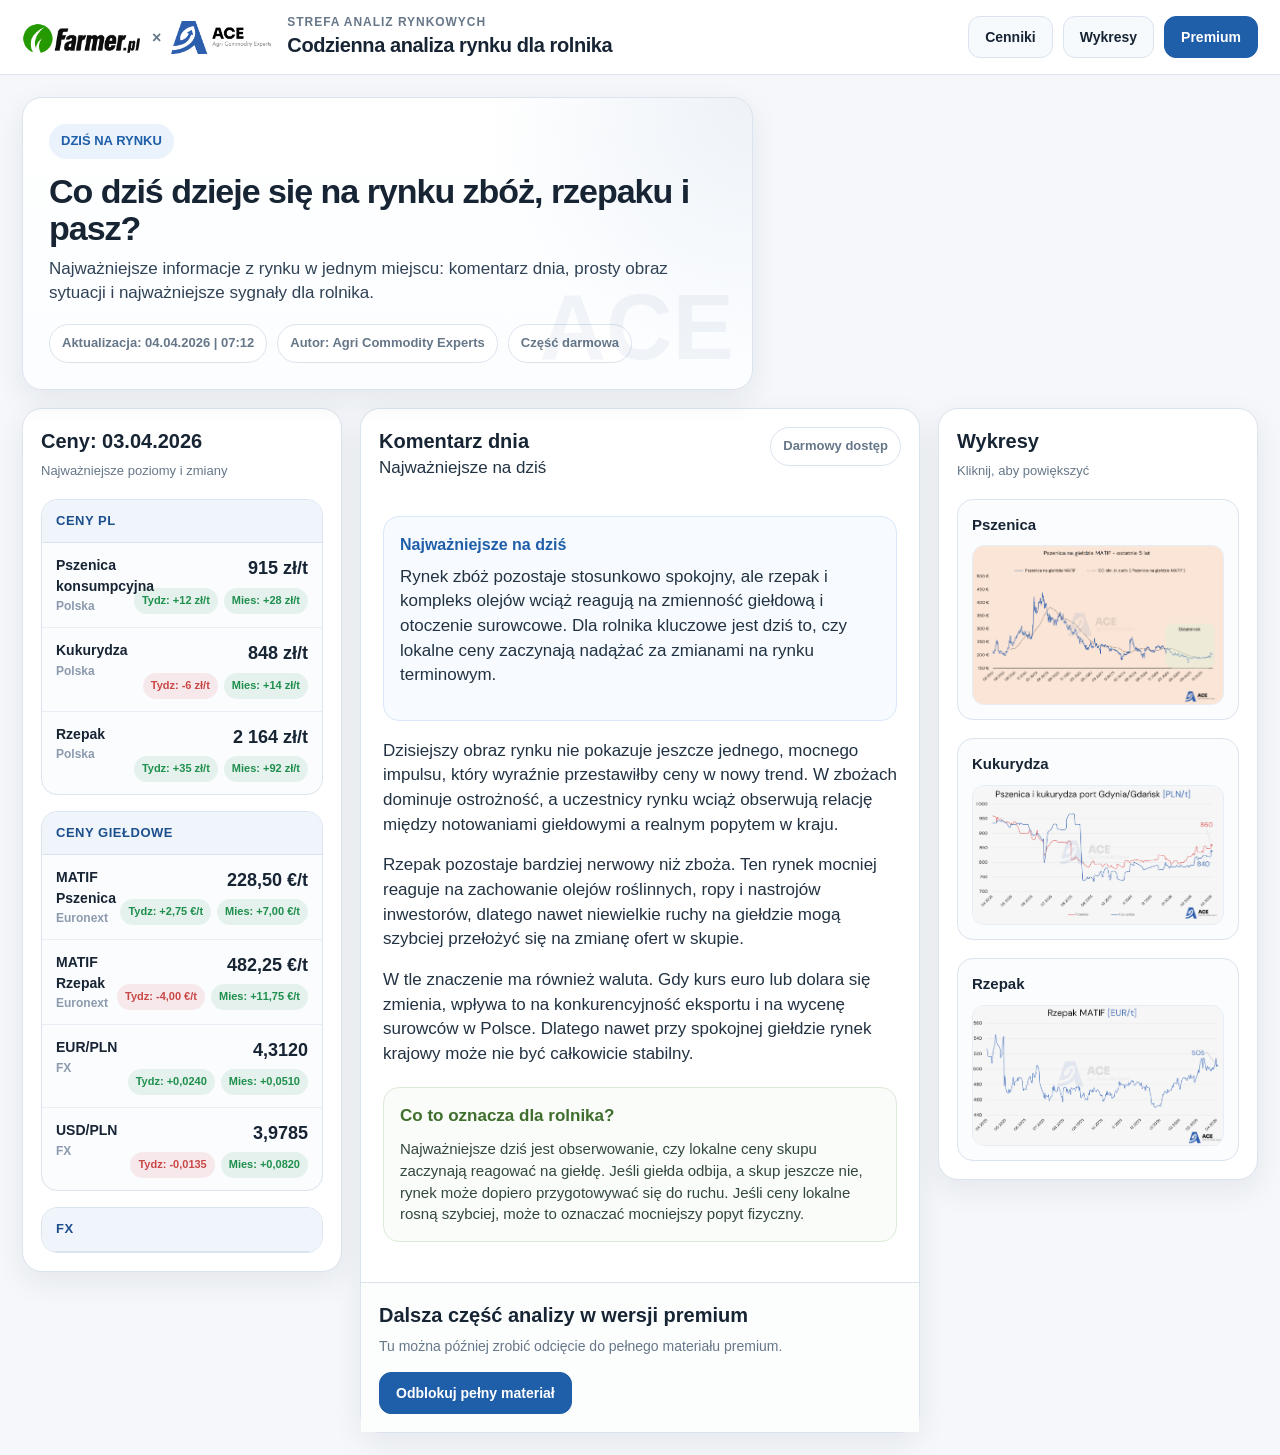
==== cenniki.html @ 293b11c0 "Create cenniki.html" ====
<!doctype html>
<html lang="pl">
<head>
  <meta charset="utf-8" />
  <meta name="viewport" content="width=device-width,initial-scale=1" />
  <title>Analizy ACE | farmer.pl</title>
  <meta name="description" content="Codzienna analiza rynku dla rolników i hodowców. Komentarz dnia, ceny i wykresy od ACE." />
  <link rel="stylesheet" href="assets/css/style.css" />
</head>
<body>
  <header class="topbar">
    <div class="topbar-inner">
      <div class="brand">
        <div class="brand-logos">
          <img src="assets/img/logo-farmer.png" alt="farmer.pl" class="logo farmer-logo">
          <span class="brand-x">×</span>
          <img src="assets/img/logo-ace.png" alt="ACE" class="logo ace-logo">
        </div>
        <div class="brand-copy">
          <div class="eyebrow">Strefa analiz rynkowych</div>
          <div class="title">Codzienna analiza rynku dla rolnika</div>
        </div>
      </div>

      <div class="top-actions">
        <a class="btn btn-soft" href="cenniki.html">Cenniki</a>
        <a class="btn btn-soft" href="wykresy.html">Wykresy</a>
        <a class="btn btn-primary" href="#">Premium</a>
      </div>
    </div>
  </header>

  <main class="wrap">

    <section class="hero hero-full">
      <div class="hero-main">
        <div class="hero-kicker">DZIŚ NA RYNKU</div>
        <h1 class="hero-title" id="heroTitle">Co dziś dzieje się na rynku zbóż, rzepaku i pasz?</h1>
        <p class="hero-lead" id="heroLead">Najważniejsze informacje z rynku w jednym miejscu.</p>

        <div class="hero-meta">
          <div class="meta-pill" id="metaDate">Aktualizacja: --</div>
          <div class="meta-pill">Autor: Agri Commodity Experts</div>
          <div class="meta-pill">Część darmowa</div>
        </div>
      </div>
    </section>

    <section class="layout">

      <aside class="left-col section-stack">
        <div class="panel">
          <div class="panel-head">
            <div>
              <h2 class="panel-title" id="pricesDateTitle">Ceny: --</h2>
              <p class="panel-sub">Najważniejsze poziomy i zmiany</p>
            </div>
          </div>
          <div class="panel-body">
            <div class="quote-section">
              <div class="quote-section-title">Ceny PL</div>
              <div class="quote-table" id="polandList"></div>
            </div>

            <div class="quote-section">
              <div class="quote-section-title">Ceny giełdowe</div>
              <div class="quote-table" id="globalList"></div>
            </div>

            <div class="quote-section">
              <div class="quote-section-title">FX</div>
              <div class="quote-table" id="fxList"></div>
            </div>
          </div>
        </div>
      </aside>

      <section class="center-col">
        <article class="panel article">
          <div class="panel-head">
            <div>
              <h2 class="panel-title">Komentarz dnia</h2>
              <p class="panel-sub">Najważniejsze na dziś</p>
            </div>
            <div class="meta-pill">Darmowy dostęp</div>
          </div>

          <div class="article-body">
            <div class="article-leadbox">
              <h3 id="introTitle">Najważniejsze na dziś</h3>
              <p id="introText"></p>
            </div>

            <div id="mainComment"></div>

            <div class="what-means">
              <h3>Co to oznacza dla rolnika?</h3>
              <p id="farmerConclusion"></p>
            </div>
          </div>

          <div class="footer-premium">
            <div>
              <h3>Dalsza część analizy w wersji premium</h3>
              <p>Tu można później zrobić odcięcie do pełnego materiału premium.</p>
            </div>
            <a href="#" class="btn btn-primary">Odblokuj pełny materiał</a>
          </div>
        </article>
      </section>

      <aside class="right-col section-stack">
        <div class="panel">
          <div class="panel-head">
            <div>
              <h2 class="panel-title">Wykresy</h2>
              <p class="panel-sub">Kliknij, aby powiększyć</p>
            </div>
          </div>

          <div class="panel-body section-stack">
            <div class="chart-card">
              <h3 class="chart-title">Pszenica</h3>
              <button type="button" class="chart-open" data-title="Pszenica" data-src="assets/charts/pszenica.png">
                <img src="assets/charts/pszenica.png" alt="Wykres pszenicy" class="chart-image">
              </button>
            </div>

            <div class="chart-card">
              <h3 class="chart-title">Kukurydza</h3>
              <button type="button" class="chart-open" data-title="Kukurydza" data-src="assets/charts/kukurydza.png">
                <img src="assets/charts/kukurydza.png" alt="Wykres kukurydzy" class="chart-image">
              </button>
            </div>

            <div class="chart-card">
              <h3 class="chart-title">Rzepak</h3>
              <button type="button" class="chart-open" data-title="Rzepak" data-src="assets/charts/rzepak.png">
                <img src="assets/charts/rzepak.png" alt="Wykres rzepaku" class="chart-image">
              </button>
            </div>
          </div>
        </div>
      </aside>

    </section>
  </main>

  <div class="lightbox" id="lightbox" aria-hidden="true">
    <div class="lightbox-backdrop" id="lightboxBackdrop"></div>
    <div class="lightbox-dialog" role="dialog" aria-modal="true" aria-labelledby="lightboxTitle">
      <div class="lightbox-top">
        <h3 id="lightboxTitle">Wykres</h3>
        <button type="button" class="lightbox-close" id="lightboxClose" aria-label="Zamknij">×</button>
      </div>
      <div class="lightbox-body">
        <img id="lightboxImage" src="" alt="Powiększony wykres">
      </div>
    </div>
  </div>

  <script src="data/komentarz.js"></script>
  <script src="data/ceny.js"></script>
  <script src="js/app.js"></script>
</body>
</html>
---- assets/css/style.css ----
:root{
  --bg:#f5f7fa;
  --panel:#ffffff;
  --panel-2:#fbfcfe;
  --line:#dbe3ee;
  --text:#172433;
  --muted:#667789;
  --muted-2:#8b9aad;
  --green:#1f8f4e;
  --red:#c94747;
  --blue:#1f5ea8;
  --blue-2:#eaf2fc;
  --gold:#d89a1d;
  --gold-2:#fff6df;
  --shadow:0 10px 30px rgba(20,40,70,.08);
  --max:1360px;
}

*{box-sizing:border-box}
html,body{margin:0;padding:0}
body{
  font-family:Inter,Arial,Helvetica,sans-serif;
  background:var(--bg);
  color:var(--text);
  line-height:1.45;
}
a{color:inherit;text-decoration:none}
img{max-width:100%;display:block}

.topbar{
  background:#fff;
  border-bottom:1px solid var(--line);
  position:sticky;
  top:0;
  z-index:20;
}
.topbar-inner{
  max-width:var(--max);
  margin:0 auto;
  padding:14px 22px;
  display:flex;
  align-items:center;
  justify-content:space-between;
  gap:18px;
}
.brand{
  display:flex;
  align-items:center;
  gap:16px;
  min-width:0;
}
.brand-logos{
  display:flex;
  align-items:center;
  gap:10px;
}
.logo{
  height:34px;
  width:auto;
  object-fit:contain;
}
.farmer-logo{max-width:120px}
.ace-logo{max-width:100px}
.brand-x{
  color:var(--muted);
  font-weight:800;
}
.brand-copy .eyebrow{
  font-size:12px;
  color:var(--muted);
  text-transform:uppercase;
  letter-spacing:.08em;
  font-weight:700;
}
.brand-copy .title{
  font-size:20px;
  font-weight:800;
  letter-spacing:-.02em;
}
.top-actions{
  display:flex;
  align-items:center;
  gap:10px;
  flex-wrap:wrap;
}
.btn{
  display:inline-flex;
  align-items:center;
  justify-content:center;
  gap:8px;
  height:42px;
  padding:0 16px;
  border-radius:12px;
  border:1px solid var(--line);
  background:#fff;
  color:var(--text);
  font-weight:700;
  font-size:14px;
}
.btn-primary{
  background:var(--blue);
  color:#fff;
  border-color:var(--blue);
}
.btn-soft{
  background:#f7fafd;
}

.wrap{
  max-width:var(--max);
  margin:0 auto;
  padding:22px;
}

.hero{
  display:grid;
  grid-template-columns:1.2fr .8fr;
  gap:18px;
  margin-bottom:18px;
}
.hero-main,.hero-side,.panel{
  background:var(--panel);
  border:1px solid var(--line);
  border-radius:20px;
  box-shadow:var(--shadow);
}
.hero-main{
  padding:26px;
  position:relative;
  overflow:hidden;
  background:
    radial-gradient(circle at top right, rgba(31,94,168,.08), transparent 34%),
    linear-gradient(180deg,#fff 0%, #fbfdff 100%);
}
.hero-main::after{
  content:"ACE";
  position:absolute;
  right:18px;
  bottom:-6px;
  font-size:92px;
  font-weight:900;
  color:rgba(23,59,113,.05);
  pointer-events:none;
}
.hero-kicker{
  display:inline-flex;
  align-items:center;
  gap:8px;
  padding:8px 12px;
  border-radius:999px;
  background:var(--blue-2);
  color:var(--blue);
  font-size:13px;
  font-weight:800;
  margin-bottom:14px;
}
.hero-title{
  margin:0 0 10px;
  font-size:34px;
  line-height:1.08;
  letter-spacing:-.03em;
}
.hero-lead{
  margin:0;
  font-size:17px;
  color:#304255;
}
.hero-meta{
  margin-top:18px;
  display:flex;
  flex-wrap:wrap;
  gap:10px;
}
.meta-pill{
  display:inline-flex;
  align-items:center;
  gap:8px;
  padding:9px 12px;
  border:1px solid var(--line);
  border-radius:999px;
  background:#fff;
  font-size:13px;
  color:var(--muted);
  font-weight:700;
}
.hero-side{
  padding:22px;
  display:flex;
  flex-direction:column;
  justify-content:space-between;
  gap:16px;
}
.side-title{
  margin:0;
  font-size:18px;
  font-weight:800;
}
.side-copy{
  margin:0;
  color:var(--muted);
  font-size:14px;
}
.premium-box{
  padding:16px;
  border-radius:16px;
  background:linear-gradient(180deg,#fffaf0 0%, #fff 100%);
  border:1px solid #f1dfb4;
}
.premium-box .label{
  display:inline-block;
  padding:6px 10px;
  border-radius:999px;
  background:var(--gold-2);
  color:#976400;
  font-size:12px;
  font-weight:800;
  margin-bottom:10px;
  text-transform:uppercase;
}
.premium-box h3{
  margin:0 0 8px;
  font-size:19px;
}
.premium-box p{
  margin:0 0 14px;
  color:var(--muted);
  font-size:14px;
}

.layout{
  display:grid;
  grid-template-columns:320px minmax(0,1fr) 320px;
  gap:18px;
  align-items:start;
}
.panel-head{
  padding:18px 18px 0;
  display:flex;
  align-items:flex-start;
  justify-content:space-between;
  gap:12px;
}
.panel-title{
  margin:0;
  font-size:20px;
  font-weight:800;
}
.panel-sub{
  margin:6px 0 0;
  color:var(--muted);
  font-size:13px;
}
.panel-body{
  padding:18px;
}
.section-stack{
  display:grid;
  gap:18px;
}

/* LEWA KOLUMNA - TABELKI */
.quote-section{
  border:1px solid var(--line);
  border-radius:16px;
  overflow:hidden;
  background:var(--panel-2);
}
.quote-section + .quote-section{
  margin-top:16px;
}
.quote-section-title{
  padding:12px 14px;
  background:#eff5fb;
  color:#1d4f8d;
  font-size:13px;
  font-weight:800;
  text-transform:uppercase;
  letter-spacing:.04em;
  border-bottom:1px solid var(--line);
}
.quote-table{
  display:grid;
}
.quote-row{
  display:grid;
  grid-template-columns:minmax(0,1fr) auto;
  gap:14px;
  padding:12px 14px;
  border-bottom:1px solid #e7eef6;
}
.quote-row:last-child{
  border-bottom:none;
}
.quote-left{
  min-width:0;
}
.quote-name{
  font-size:14px;
  font-weight:800;
  color:var(--text);
}
.quote-market{
  font-size:12px;
  color:var(--muted-2);
  font-weight:700;
  margin-top:2px;
}
.quote-right{
  text-align:right;
  white-space:nowrap;
}
.quote-value{
  font-size:18px;
  font-weight:900;
  color:var(--text);
}
.quote-changes{
  margin-top:6px;
  display:flex;
  justify-content:flex-end;
  gap:6px;
  flex-wrap:wrap;
}
.chg{
  font-size:11px;
  font-weight:800;
  padding:5px 8px;
  border-radius:999px;
  white-space:nowrap;
}
.up{background:rgba(31,143,78,.1);color:var(--green)}
.down{background:rgba(201,71,71,.1);color:var(--red)}
.flat{background:#eef2f7;color:#5f6f80}

/* ŚRODEK */
.article-body{
  padding:20px 22px 22px;
}
.article-leadbox{
  background:#f7fbff;
  border:1px solid #d9e8fa;
  border-radius:16px;
  padding:16px;
  margin-bottom:18px;
}
.article-leadbox h3{
  margin:0 0 8px;
  font-size:16px;
  color:var(--blue);
}
.article-leadbox p{
  margin:0;
  color:#395067;
  font-size:15px;
}
.article p{
  margin:0 0 16px;
  font-size:17px;
  color:#223242;
}
.what-means{
  margin-top:20px;
  padding:16px;
  background:#f9fcf8;
  border:1px solid #dcebd8;
  border-radius:16px;
}
.what-means h3{
  margin:0 0 10px;
  font-size:17px;
  color:#3f6e2d;
}
.what-means p{
  margin:0;
  font-size:15px;
  color:#33483d;
}
.footer-premium{
  margin-top:18px;
  padding:18px;
  border-top:1px solid var(--line);
  background:#fcfdfd;
  display:flex;
  align-items:center;
  justify-content:space-between;
  gap:16px;
  flex-wrap:wrap;
}
.footer-premium h3{
  margin:0 0 6px;
  font-size:20px;
}
.footer-premium p{
  margin:0;
  color:var(--muted);
  font-size:14px;
  max-width:760px;
}

/* PRAWA KOLUMNA */
.chart-card{
  border:1px solid var(--line);
  border-radius:16px;
  padding:14px;
  background:var(--panel-2);
}
.chart-title{
  margin:0 0 10px;
  font-size:15px;
  font-weight:800;
}
.chart-open{
  display:block;
  width:100%;
  padding:0;
  border:none;
  background:transparent;
  cursor:pointer;
}
.chart-image{
  width:100%;
  border-radius:12px;
  border:1px solid #e6edf5;
  background:#fff;
  transition:transform .18s ease, box-shadow .18s ease;
}
.chart-open:hover .chart-image{
  transform:scale(1.01);
  box-shadow:0 10px 24px rgba(20,40,70,.12);
}

/* LIGHTBOX */
.lightbox{
  position:fixed;
  inset:0;
  display:none;
  z-index:9999;
}
.lightbox.is-open{
  display:block;
}
.lightbox-backdrop{
  position:absolute;
  inset:0;
  background:rgba(7,16,28,.78);
  backdrop-filter:blur(2px);
}
.lightbox-dialog{
  position:relative;
  z-index:2;
  width:min(96vw, 1500px);
  height:min(92vh, 980px);
  margin:2vh auto;
  background:#fff;
  border-radius:18px;
  box-shadow:0 25px 60px rgba(0,0,0,.35);
  display:flex;
  flex-direction:column;
  overflow:hidden;
}
.lightbox-top{
  display:flex;
  align-items:center;
  justify-content:space-between;
  gap:16px;
  padding:14px 18px;
  border-bottom:1px solid var(--line);
  background:#fbfcfe;
}
.lightbox-top h3{
  margin:0;
  font-size:18px;
  font-weight:800;
}
.lightbox-close{
  width:42px;
  height:42px;
  border-radius:12px;
  border:1px solid var(--line);
  background:#fff;
  font-size:28px;
  line-height:1;
  cursor:pointer;
}
.lightbox-body{
  flex:1;
  display:flex;
  align-items:center;
  justify-content:center;
  background:#f6f8fb;
  padding:18px;
}
.lightbox-body img{
  max-width:100%;
  max-height:100%;
  object-fit:contain;
  border-radius:12px;
  background:#fff;
}

@media (max-width:1180px){
  .layout{grid-template-columns:320px minmax(0,1fr)}
  .right-col{grid-column:1 / -1}
}
@media (max-width:940px){
  .hero,.layout{grid-template-columns:1fr}
}
@media (max-width:640px){
  .wrap{padding:14px}
  .topbar-inner{padding:12px 14px}
  .hero-title{font-size:28px}
  .brand-copy .title{font-size:17px}
  .quote-row{
    grid-template-columns:1fr;
  }
  .quote-right{
    text-align:left;
  }
  .quote-changes{
    justify-content:flex-start;
  }
  .lightbox-dialog{
    width:96vw;
    height:92vh;
    margin:4vh auto;
  }
}
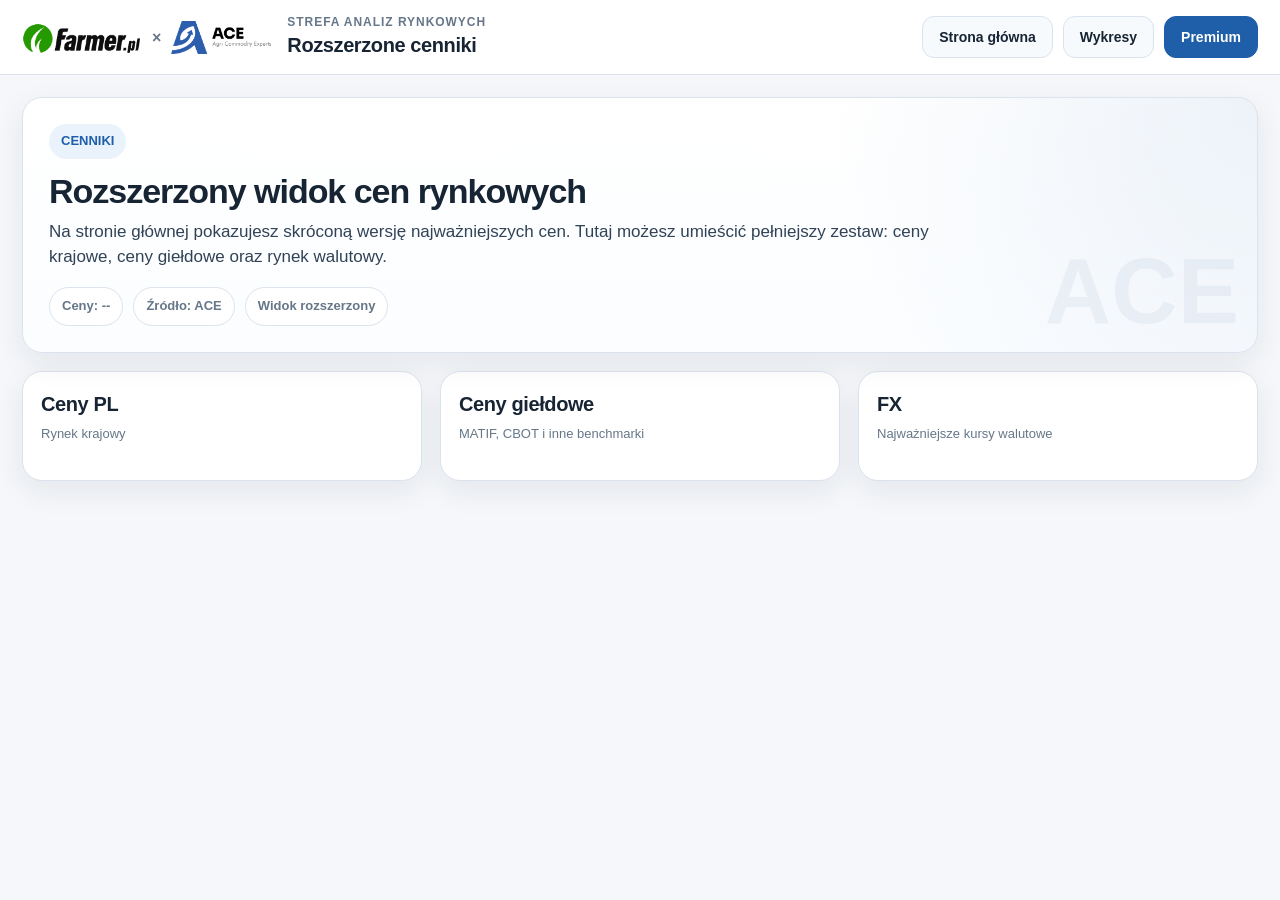
==== commit 5e3074ac: "Update cenniki.html" ====
--- a/cenniki.html
+++ b/cenniki.html
@@ -3,11 +3,12 @@
 <head>
   <meta charset="utf-8" />
   <meta name="viewport" content="width=device-width,initial-scale=1" />
-  <title>Analizy ACE | farmer.pl</title>
-  <meta name="description" content="Codzienna analiza rynku dla rolników i hodowców. Komentarz dnia, ceny i wykresy od ACE." />
+  <title>Cenniki | Analizy ACE</title>
+  <meta name="description" content="Rozszerzone cenniki rynkowe od ACE dla użytkowników farmer.pl." />
   <link rel="stylesheet" href="assets/css/style.css" />
 </head>
 <body>
+
   <header class="topbar">
     <div class="topbar-inner">
       <div class="brand">
@@ -18,12 +19,12 @@
         </div>
         <div class="brand-copy">
           <div class="eyebrow">Strefa analiz rynkowych</div>
-          <div class="title">Codzienna analiza rynku dla rolnika</div>
+          <div class="title">Rozszerzone cenniki</div>
         </div>
       </div>
 
       <div class="top-actions">
-        <a class="btn btn-soft" href="cenniki.html">Cenniki</a>
+        <a class="btn btn-soft" href="index.html">Strona główna</a>
         <a class="btn btn-soft" href="wykresy.html">Wykresy</a>
         <a class="btn btn-primary" href="#">Premium</a>
       </div>
@@ -34,133 +35,62 @@
 
     <section class="hero hero-full">
       <div class="hero-main">
-        <div class="hero-kicker">DZIŚ NA RYNKU</div>
-        <h1 class="hero-title" id="heroTitle">Co dziś dzieje się na rynku zbóż, rzepaku i pasz?</h1>
-        <p class="hero-lead" id="heroLead">Najważniejsze informacje z rynku w jednym miejscu.</p>
+        <div class="hero-kicker">CENNIKI</div>
+        <h1 class="hero-title">Rozszerzony widok cen rynkowych</h1>
+        <p class="hero-lead">
+          Na stronie głównej pokazujesz skróconą wersję najważniejszych cen. Tutaj możesz umieścić pełniejszy zestaw:
+          ceny krajowe, ceny giełdowe oraz rynek walutowy.
+        </p>
 
         <div class="hero-meta">
-          <div class="meta-pill" id="metaDate">Aktualizacja: --</div>
-          <div class="meta-pill">Autor: Agri Commodity Experts</div>
-          <div class="meta-pill">Część darmowa</div>
+          <div class="meta-pill" id="cennikiDateTitle">Ceny: --</div>
+          <div class="meta-pill">Źródło: ACE</div>
+          <div class="meta-pill">Widok rozszerzony</div>
         </div>
       </div>
     </section>
 
-    <section class="layout">
-
-      <aside class="left-col section-stack">
-        <div class="panel">
-          <div class="panel-head">
-            <div>
-              <h2 class="panel-title" id="pricesDateTitle">Ceny: --</h2>
-              <p class="panel-sub">Najważniejsze poziomy i zmiany</p>
-            </div>
-          </div>
-          <div class="panel-body">
-            <div class="quote-section">
-              <div class="quote-section-title">Ceny PL</div>
-              <div class="quote-table" id="polandList"></div>
-            </div>
-
-            <div class="quote-section">
-              <div class="quote-section-title">Ceny giełdowe</div>
-              <div class="quote-table" id="globalList"></div>
-            </div>
-
-            <div class="quote-section">
-              <div class="quote-section-title">FX</div>
-              <div class="quote-table" id="fxList"></div>
-            </div>
+    <section class="three-col-grid">
+      <div class="panel">
+        <div class="panel-head">
+          <div>
+            <h2 class="panel-title">Ceny PL</h2>
+            <p class="panel-sub">Rynek krajowy</p>
           </div>
         </div>
-      </aside>
+        <div class="panel-body">
+          <div class="quote-table" id="cennikiPoland"></div>
+        </div>
+      </div>
 
-      <section class="center-col">
-        <article class="panel article">
-          <div class="panel-head">
-            <div>
-              <h2 class="panel-title">Komentarz dnia</h2>
-              <p class="panel-sub">Najważniejsze na dziś</p>
-            </div>
-            <div class="meta-pill">Darmowy dostęp</div>
-          </div>
-
-          <div class="article-body">
-            <div class="article-leadbox">
-              <h3 id="introTitle">Najważniejsze na dziś</h3>
-              <p id="introText"></p>
-            </div>
-
-            <div id="mainComment"></div>
-
-            <div class="what-means">
-              <h3>Co to oznacza dla rolnika?</h3>
-              <p id="farmerConclusion"></p>
-            </div>
-          </div>
-
-          <div class="footer-premium">
-            <div>
-              <h3>Dalsza część analizy w wersji premium</h3>
-              <p>Tu można później zrobić odcięcie do pełnego materiału premium.</p>
-            </div>
-            <a href="#" class="btn btn-primary">Odblokuj pełny materiał</a>
-          </div>
-        </article>
-      </section>
-
-      <aside class="right-col section-stack">
-        <div class="panel">
-          <div class="panel-head">
-            <div>
-              <h2 class="panel-title">Wykresy</h2>
-              <p class="panel-sub">Kliknij, aby powiększyć</p>
-            </div>
-          </div>
-
-          <div class="panel-body section-stack">
-            <div class="chart-card">
-              <h3 class="chart-title">Pszenica</h3>
-              <button type="button" class="chart-open" data-title="Pszenica" data-src="assets/charts/pszenica.png">
-                <img src="assets/charts/pszenica.png" alt="Wykres pszenicy" class="chart-image">
-              </button>
-            </div>
-
-            <div class="chart-card">
-              <h3 class="chart-title">Kukurydza</h3>
-              <button type="button" class="chart-open" data-title="Kukurydza" data-src="assets/charts/kukurydza.png">
-                <img src="assets/charts/kukurydza.png" alt="Wykres kukurydzy" class="chart-image">
-              </button>
-            </div>
-
-            <div class="chart-card">
-              <h3 class="chart-title">Rzepak</h3>
-              <button type="button" class="chart-open" data-title="Rzepak" data-src="assets/charts/rzepak.png">
-                <img src="assets/charts/rzepak.png" alt="Wykres rzepaku" class="chart-image">
-              </button>
-            </div>
+      <div class="panel">
+        <div class="panel-head">
+          <div>
+            <h2 class="panel-title">Ceny giełdowe</h2>
+            <p class="panel-sub">MATIF, CBOT i inne benchmarki</p>
           </div>
         </div>
-      </aside>
+        <div class="panel-body">
+          <div class="quote-table" id="cennikiGlobal"></div>
+        </div>
+      </div>
 
+      <div class="panel">
+        <div class="panel-head">
+          <div>
+            <h2 class="panel-title">FX</h2>
+            <p class="panel-sub">Najważniejsze kursy walutowe</p>
+          </div>
+        </div>
+        <div class="panel-body">
+          <div class="quote-table" id="cennikiFx"></div>
+        </div>
+      </div>
     </section>
+
   </main>
 
-  <div class="lightbox" id="lightbox" aria-hidden="true">
-    <div class="lightbox-backdrop" id="lightboxBackdrop"></div>
-    <div class="lightbox-dialog" role="dialog" aria-modal="true" aria-labelledby="lightboxTitle">
-      <div class="lightbox-top">
-        <h3 id="lightboxTitle">Wykres</h3>
-        <button type="button" class="lightbox-close" id="lightboxClose" aria-label="Zamknij">×</button>
-      </div>
-      <div class="lightbox-body">
-        <img id="lightboxImage" src="" alt="Powiększony wykres">
-      </div>
-    </div>
-  </div>
-
-  <script src="data/komentarz.js"></script>
-  <script src="data/ceny.js"></script>
-  <script src="js/app.js"></script>
+  <script src="data/cenniki.js"></script>
+  <script src="js/cenniki.js"></script>
 </body>
 </html>
--- a/assets/css/style.css
+++ b/assets/css/style.css
@@ -18,15 +18,18 @@
 
 *{box-sizing:border-box}
 html,body{margin:0;padding:0}
+
 body{
   font-family:Inter,Arial,Helvetica,sans-serif;
   background:var(--bg);
   color:var(--text);
   line-height:1.45;
 }
+
 a{color:inherit;text-decoration:none}
 img{max-width:100%;display:block}
 
+/* TOPBAR */
 .topbar{
   background:#fff;
   border-bottom:1px solid var(--line);
@@ -34,6 +37,7 @@
   top:0;
   z-index:20;
 }
+
 .topbar-inner{
   max-width:var(--max);
   margin:0 auto;
@@ -43,28 +47,34 @@
   justify-content:space-between;
   gap:18px;
 }
+
 .brand{
   display:flex;
   align-items:center;
   gap:16px;
   min-width:0;
 }
+
 .brand-logos{
   display:flex;
   align-items:center;
   gap:10px;
 }
+
 .logo{
   height:34px;
   width:auto;
   object-fit:contain;
 }
+
 .farmer-logo{max-width:120px}
 .ace-logo{max-width:100px}
+
 .brand-x{
   color:var(--muted);
   font-weight:800;
 }
+
 .brand-copy .eyebrow{
   font-size:12px;
   color:var(--muted);
@@ -72,17 +82,21 @@
   letter-spacing:.08em;
   font-weight:700;
 }
+
 .brand-copy .title{
   font-size:20px;
   font-weight:800;
   letter-spacing:-.02em;
 }
+
 .top-actions{
   display:flex;
   align-items:center;
   gap:10px;
   flex-wrap:wrap;
 }
+
+/* BUTTONS */
 .btn{
   display:inline-flex;
   align-items:center;
@@ -96,34 +110,61 @@
   color:var(--text);
   font-weight:700;
   font-size:14px;
-}
+  cursor:pointer;
+  transition:all .18s ease;
+}
+
+.btn:hover{
+  transform:translateY(-1px);
+  box-shadow:0 8px 20px rgba(20,40,70,.08);
+}
+
 .btn-primary{
   background:var(--blue);
   color:#fff;
   border-color:var(--blue);
 }
+
+.btn-primary:hover{
+  box-shadow:0 10px 24px rgba(31,94,168,.20);
+}
+
 .btn-soft{
   background:#f7fafd;
 }
 
+/* MAIN WRAP */
 .wrap{
   max-width:var(--max);
   margin:0 auto;
   padding:22px;
 }
 
+/* HERO */
 .hero{
   display:grid;
   grid-template-columns:1.2fr .8fr;
   gap:18px;
   margin-bottom:18px;
 }
-.hero-main,.hero-side,.panel{
+
+.hero-full{
+  display:block;
+}
+
+.hero-full .hero-main{
+  width:100%;
+}
+
+.hero-main,
+.hero-side,
+.panel{
   background:var(--panel);
   border:1px solid var(--line);
   border-radius:20px;
   box-shadow:var(--shadow);
 }
+
 .hero-main{
   padding:26px;
   position:relative;
@@ -132,6 +173,7 @@
     radial-gradient(circle at top right, rgba(31,94,168,.08), transparent 34%),
     linear-gradient(180deg,#fff 0%, #fbfdff 100%);
 }
+
 .hero-main::after{
   content:"ACE";
   position:absolute;
@@ -142,6 +184,7 @@
   color:rgba(23,59,113,.05);
   pointer-events:none;
 }
+
 .hero-kicker{
   display:inline-flex;
   align-items:center;
@@ -154,23 +197,29 @@
   font-weight:800;
   margin-bottom:14px;
 }
+
 .hero-title{
   margin:0 0 10px;
   font-size:34px;
   line-height:1.08;
   letter-spacing:-.03em;
-}
+  max-width:920px;
+}
+
 .hero-lead{
   margin:0;
   font-size:17px;
   color:#304255;
-}
+  max-width:920px;
+}
+
 .hero-meta{
   margin-top:18px;
   display:flex;
   flex-wrap:wrap;
   gap:10px;
 }
+
 .meta-pill{
   display:inline-flex;
   align-items:center;
@@ -183,6 +232,7 @@
   color:var(--muted);
   font-weight:700;
 }
+
 .hero-side{
   padding:22px;
   display:flex;
@@ -190,22 +240,26 @@
   justify-content:space-between;
   gap:16px;
 }
+
 .side-title{
   margin:0;
   font-size:18px;
   font-weight:800;
 }
+
 .side-copy{
   margin:0;
   color:var(--muted);
   font-size:14px;
 }
+
 .premium-box{
   padding:16px;
   border-radius:16px;
   background:linear-gradient(180deg,#fffaf0 0%, #fff 100%);
   border:1px solid #f1dfb4;
 }
+
 .premium-box .label{
   display:inline-block;
   padding:6px 10px;
@@ -217,22 +271,39 @@
   margin-bottom:10px;
   text-transform:uppercase;
 }
+
 .premium-box h3{
   margin:0 0 8px;
   font-size:19px;
 }
+
 .premium-box p{
   margin:0 0 14px;
   color:var(--muted);
   font-size:14px;
 }
 
+/* LAYOUT */
 .layout{
   display:grid;
-  grid-template-columns:320px minmax(0,1fr) 320px;
+  grid-template-columns:340px minmax(0,1fr) 320px;
   gap:18px;
   align-items:start;
 }
+
+.three-col-grid{
+  display:grid;
+  grid-template-columns:repeat(3,1fr);
+  gap:18px;
+}
+
+.charts-grid{
+  display:grid;
+  grid-template-columns:repeat(2,1fr);
+  gap:18px;
+}
+
+/* PANELS */
 .panel-head{
   padding:18px 18px 0;
   display:flex;
@@ -240,34 +311,41 @@
   justify-content:space-between;
   gap:12px;
 }
+
 .panel-title{
   margin:0;
   font-size:20px;
   font-weight:800;
-}
+  letter-spacing:-.02em;
+}
+
 .panel-sub{
   margin:6px 0 0;
   color:var(--muted);
   font-size:13px;
 }
+
 .panel-body{
   padding:18px;
 }
+
 .section-stack{
   display:grid;
   gap:18px;
 }
 
-/* LEWA KOLUMNA - TABELKI */
+/* LEFT COLUMN TABLES */
 .quote-section{
   border:1px solid var(--line);
   border-radius:16px;
   overflow:hidden;
   background:var(--panel-2);
 }
+
 .quote-section + .quote-section{
   margin-top:16px;
 }
+
 .quote-section-title{
   padding:12px 14px;
   background:#eff5fb;
@@ -278,49 +356,77 @@
   letter-spacing:.04em;
   border-bottom:1px solid var(--line);
 }
+
 .quote-table{
-  display:grid;
-}
+  display:block;
+}
+
 .quote-row{
   display:grid;
   grid-template-columns:minmax(0,1fr) auto;
   gap:14px;
   padding:12px 14px;
   border-bottom:1px solid #e7eef6;
-}
+  align-items:center;
+  transition:background .16s ease;
+}
+
+.quote-row:hover{
+  background:#f8fbff;
+}
+
 .quote-row:last-child{
   border-bottom:none;
 }
+
 .quote-left{
   min-width:0;
 }
+
 .quote-name{
   font-size:14px;
   font-weight:800;
   color:var(--text);
-}
+  line-height:1.2;
+}
+
 .quote-market{
   font-size:12px;
   color:var(--muted-2);
   font-weight:700;
-  margin-top:2px;
-}
+  margin-top:3px;
+  line-height:1.2;
+}
+
 .quote-right{
   text-align:right;
-  white-space:nowrap;
-}
+  min-width:0;
+}
+
 .quote-value{
-  font-size:18px;
+  font-size:20px;
   font-weight:900;
   color:var(--text);
-}
+  line-height:1.1;
+}
+
 .quote-changes{
-  margin-top:6px;
+  margin-top:8px;
   display:flex;
   justify-content:flex-end;
-  gap:6px;
+  gap:8px;
   flex-wrap:wrap;
 }
+
+.quote-changes.badges-two-line{
+  display:flex;
+  justify-content:flex-end;
+  gap:8px;
+  flex-wrap:wrap;
+  margin-top:8px;
+}
+
+/* LEGACY BADGE */
 .chg{
   font-size:11px;
   font-weight:800;
@@ -328,14 +434,65 @@
   border-radius:999px;
   white-space:nowrap;
 }
-.up{background:rgba(31,143,78,.1);color:var(--green)}
-.down{background:rgba(201,71,71,.1);color:var(--red)}
+
+.up{background:rgba(31,143,78,.10);color:var(--green)}
+.down{background:rgba(201,71,71,.10);color:var(--red)}
 .flat{background:#eef2f7;color:#5f6f80}
 
-/* ŚRODEK */
+/* NEW DELTA BADGES */
+.delta-badge{
+  min-height:28px;
+  display:inline-flex;
+  align-items:center;
+  justify-content:center;
+  gap:5px;
+  padding:4px 9px;
+  border-radius:999px;
+  font-size:11px;
+  font-weight:900;
+  line-height:1;
+  white-space:nowrap;
+  border:1px solid transparent;
+}
+
+.delta-badge.up{
+  background:rgba(31,143,78,.12);
+  color:var(--green);
+  border-color:rgba(31,143,78,.10);
+}
+
+.delta-badge.down{
+  background:rgba(201,71,71,.12);
+  color:var(--red);
+  border-color:rgba(201,71,71,.10);
+}
+
+.delta-badge.flat{
+  background:#eef2f7;
+  color:#5f6f80;
+  border-color:#e2e8f0;
+}
+
+.delta-arrow{
+  font-size:11px;
+  transform:translateY(-.5px);
+}
+
+.delta-label{
+  font-size:10px;
+  letter-spacing:.03em;
+}
+
+.delta-value{
+  font-size:11px;
+  font-weight:900;
+}
+
+/* ARTICLE */
 .article-body{
   padding:20px 22px 22px;
 }
+
 .article-leadbox{
   background:#f7fbff;
   border:1px solid #d9e8fa;
@@ -343,21 +500,25 @@
   padding:16px;
   margin-bottom:18px;
 }
+
 .article-leadbox h3{
   margin:0 0 8px;
   font-size:16px;
   color:var(--blue);
 }
+
 .article-leadbox p{
   margin:0;
   color:#395067;
   font-size:15px;
 }
+
 .article p{
   margin:0 0 16px;
   font-size:17px;
   color:#223242;
 }
+
 .what-means{
   margin-top:20px;
   padding:16px;
@@ -365,16 +526,19 @@
   border:1px solid #dcebd8;
   border-radius:16px;
 }
+
 .what-means h3{
   margin:0 0 10px;
   font-size:17px;
   color:#3f6e2d;
 }
+
 .what-means p{
   margin:0;
   font-size:15px;
   color:#33483d;
 }
+
 .footer-premium{
   margin-top:18px;
   padding:18px;
@@ -386,10 +550,12 @@
   gap:16px;
   flex-wrap:wrap;
 }
+
 .footer-premium h3{
   margin:0 0 6px;
   font-size:20px;
 }
+
 .footer-premium p{
   margin:0;
   color:var(--muted);
@@ -397,18 +563,20 @@
   max-width:760px;
 }
 
-/* PRAWA KOLUMNA */
+/* CHARTS */
 .chart-card{
   border:1px solid var(--line);
   border-radius:16px;
   padding:14px;
   background:var(--panel-2);
 }
+
 .chart-title{
   margin:0 0 10px;
   font-size:15px;
   font-weight:800;
 }
+
 .chart-open{
   display:block;
   width:100%;
@@ -417,6 +585,7 @@
   background:transparent;
   cursor:pointer;
 }
+
 .chart-image{
   width:100%;
   border-radius:12px;
@@ -424,9 +593,15 @@
   background:#fff;
   transition:transform .18s ease, box-shadow .18s ease;
 }
+
 .chart-open:hover .chart-image{
   transform:scale(1.01);
   box-shadow:0 10px 24px rgba(20,40,70,.12);
+}
+
+.chart-card-large .chart-image{
+  min-height:260px;
+  object-fit:contain;
 }
 
 /* LIGHTBOX */
@@ -436,15 +611,18 @@
   display:none;
   z-index:9999;
 }
+
 .lightbox.is-open{
   display:block;
 }
+
 .lightbox-backdrop{
   position:absolute;
   inset:0;
   background:rgba(7,16,28,.78);
   backdrop-filter:blur(2px);
 }
+
 .lightbox-dialog{
   position:relative;
   z-index:2;
@@ -458,6 +636,7 @@
   flex-direction:column;
   overflow:hidden;
 }
+
 .lightbox-top{
   display:flex;
   align-items:center;
@@ -467,11 +646,13 @@
   border-bottom:1px solid var(--line);
   background:#fbfcfe;
 }
+
 .lightbox-top h3{
   margin:0;
   font-size:18px;
   font-weight:800;
 }
+
 .lightbox-close{
   width:42px;
   height:42px;
@@ -482,6 +663,7 @@
   line-height:1;
   cursor:pointer;
 }
+
 .lightbox-body{
   flex:1;
   display:flex;
@@ -490,6 +672,7 @@
   background:#f6f8fb;
   padding:18px;
 }
+
 .lightbox-body img{
   max-width:100%;
   max-height:100%;
@@ -498,27 +681,70 @@
   background:#fff;
 }
 
+/* RESPONSIVE */
 @media (max-width:1180px){
-  .layout{grid-template-columns:320px minmax(0,1fr)}
-  .right-col{grid-column:1 / -1}
-}
+  .layout{
+    grid-template-columns:320px minmax(0,1fr);
+  }
+
+  .right-col{
+    grid-column:1 / -1;
+  }
+
+  .three-col-grid{
+    grid-template-columns:1fr;
+  }
+
+  .charts-grid{
+    grid-template-columns:1fr;
+  }
+}
+
 @media (max-width:940px){
-  .hero,.layout{grid-template-columns:1fr}
-}
+  .hero,
+  .layout{
+    grid-template-columns:1fr;
+  }
+}
+
 @media (max-width:640px){
-  .wrap{padding:14px}
-  .topbar-inner{padding:12px 14px}
-  .hero-title{font-size:28px}
-  .brand-copy .title{font-size:17px}
+  .wrap{
+    padding:14px;
+  }
+
+  .topbar-inner{
+    padding:12px 14px;
+  }
+
+  .hero-title{
+    font-size:28px;
+  }
+
+  .hero-lead{
+    font-size:16px;
+  }
+
+  .brand-copy .title{
+    font-size:17px;
+  }
+
   .quote-row{
     grid-template-columns:1fr;
   }
+
   .quote-right{
     text-align:left;
-  }
+    margin-top:4px;
+  }
+
   .quote-changes{
     justify-content:flex-start;
   }
+
+  .quote-changes.badges-two-line{
+    justify-content:flex-start;
+  }
+
   .lightbox-dialog{
     width:96vw;
     height:92vh;
